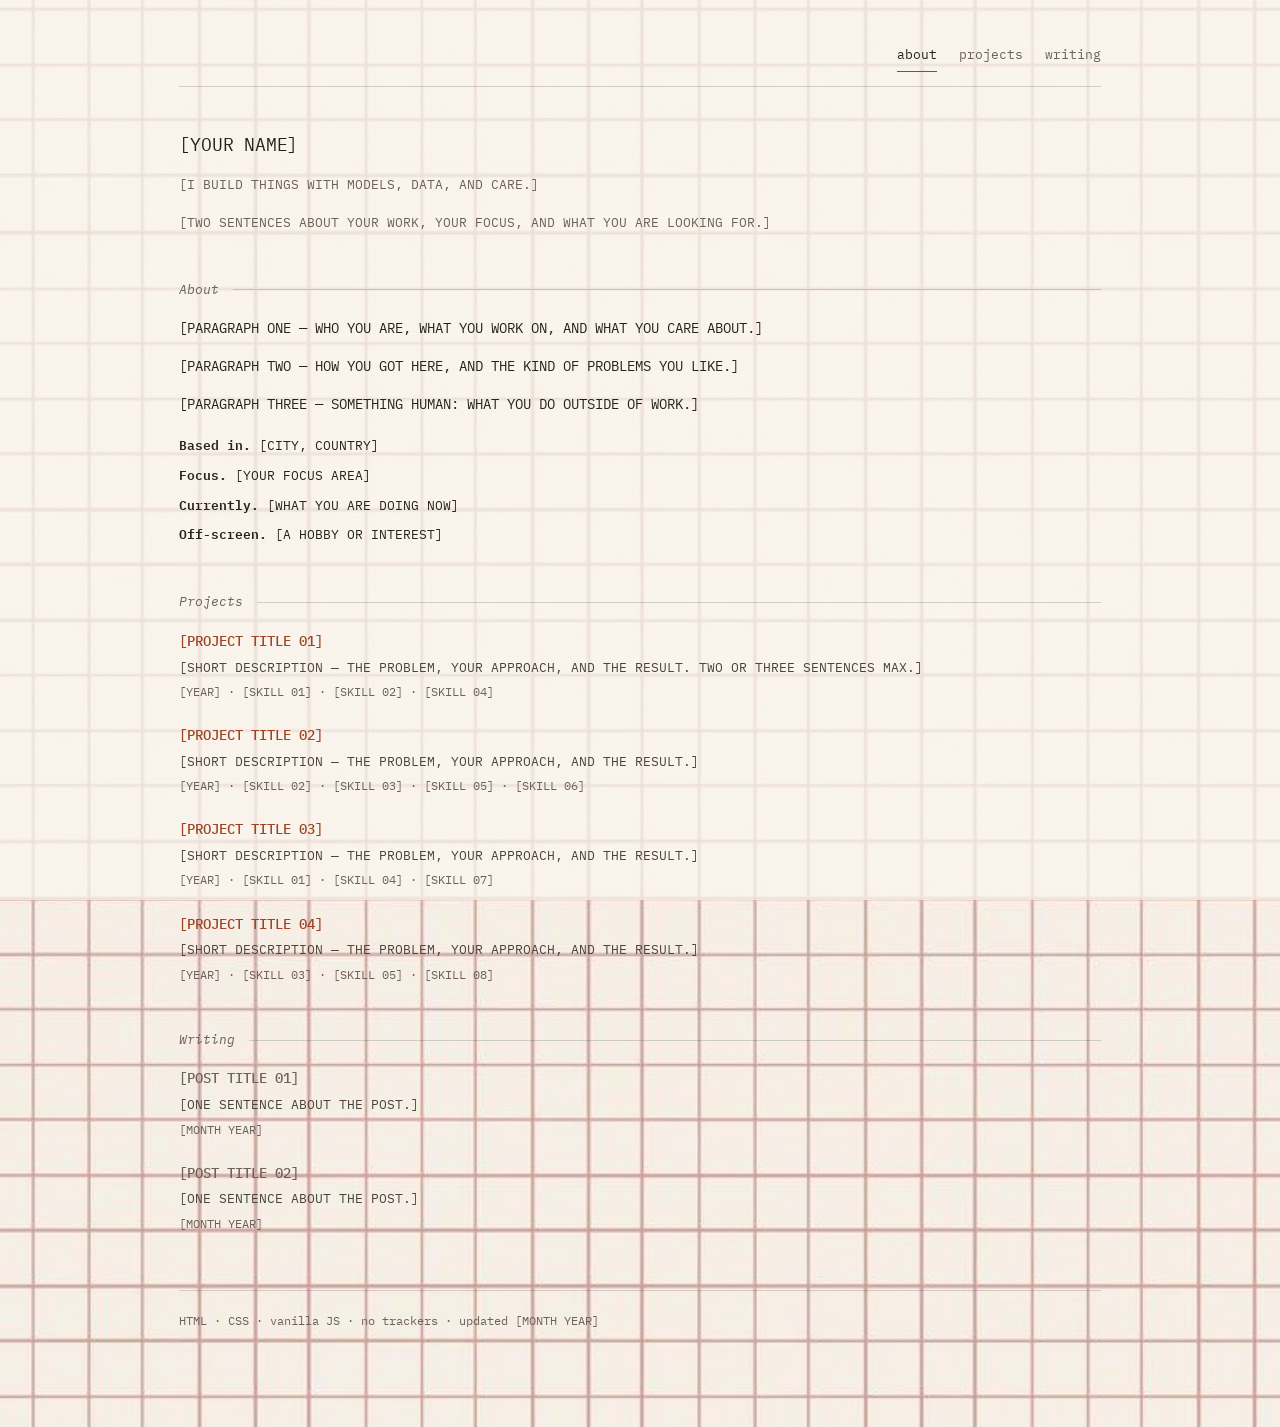
==== docs/index.html @ a85a50a3 "Right-align nav and switch sections to horizontal single-column flow" ====
<!doctype html>
<html lang="en">
<head>
  <meta charset="utf-8">
  <meta name="viewport" content="width=device-width, initial-scale=1">
  <title>Portfolio</title>
  <meta name="description" content="">
  <meta name="theme-color" content="#222723">
  <link rel="preconnect" href="https://fonts.googleapis.com">
  <link rel="preconnect" href="https://fonts.gstatic.com" crossorigin>
  <link href="https://fonts.googleapis.com/css2?family=IBM+Plex+Mono:ital,wght@0,400;0,500;0,600;1,400&display=swap" rel="stylesheet">
  <link rel="stylesheet" href="styles.css">
  <link rel="icon" href="assets/favicon.svg" type="image/svg+xml">
</head>
<body>
  <a class="skip" href="#main">Skip to content</a>

  <div class="page">
    <header class="topbar">
      <nav id="nav" aria-label="Sections"></nav>
    </header>

    <main id="main">
      <section class="row hero" id="top">
        <img id="hero-avatar" class="portrait" alt="" hidden>
        <div class="col-right">
          <h1 class="hero-lead" id="hero-title"></h1>
          <p class="hero-sub" id="hero-lede"></p>
          <p class="hero-sub" id="hero-summary"></p>
        </div>
      </section>

      <div id="sections"></div>
    </main>

    <footer class="row foot" id="footer-row" hidden>
      <div class="col-left"></div>
      <div class="col-right" id="footer"></div>
    </footer>
  </div>

  <!-- Project Side Drawer -->
  <div id="drawer-backdrop" class="drawer-backdrop" hidden></div>
  <aside id="project-drawer" class="drawer" aria-hidden="true" aria-labelledby="drawer-title" inert>
    <div class="drawer-head">
      <span class="drawer-year" id="drawer-year"></span>
      <button type="button" id="drawer-close" class="drawer-close" aria-label="Close project details">close ×</button>
    </div>
    <div class="drawer-body">
      <h2 id="drawer-title" class="drawer-title"></h2>
      <div id="drawer-media" class="drawer-media" hidden></div>
      <p id="drawer-desc" class="drawer-desc"></p>
      <p id="drawer-tags" class="drawer-tags"></p>
      <div id="drawer-links" class="drawer-links"></div>
    </div>
  </aside>

  <noscript><p class="page">This site needs JavaScript to show its content.</p></noscript>
  <script src="content.js"></script>
  <script src="main.js"></script>
</body>
</html>
---- docs/styles.css ----
:root {
  --bg: #f6f0e6;
  --drawer-bg: #f8f2e9;
  --ink: #26231f;
  --soft: #4a443d;
  --muted: #6b6258;
  --rule: rgba(38, 35, 31, 0.18);
  --accent: #9c4423;
  --veil: rgba(250, 246, 238, 0.74);
  --mono: "IBM Plex Mono", ui-monospace, SFMono-Regular, Menlo, Monaco, Consolas, monospace;
  color-scheme: light;
}

* { box-sizing: border-box; margin: 0; padding: 0; }

html {
  scroll-behavior: smooth;
  scroll-padding-top: 36px;
  background-color: var(--bg);
  color: var(--ink);
}

body {
  font: 400 13.5px/1.75 var(--mono);
  background-color: var(--bg);
  background-image:
    linear-gradient(var(--veil), var(--veil)),
    url("assets/grid-bg.jpg");
  background-size: cover, cover;
  background-position: center, center;
  background-repeat: no-repeat, no-repeat;
  background-attachment: fixed, fixed;
  -webkit-font-smoothing: antialiased;
  padding: 44px 24px 96px;
}

body.drawer-open {
  overflow: hidden;
}

.page {
  width: 100%;
  max-width: 1180px;
  margin: 0 auto;
}

@media (min-width: 900px) {
  .page {
    width: 72vw;
  }
}

a {
  color: var(--accent);
  text-decoration: none;
}

a:hover {
  text-decoration: underline;
  text-underline-offset: 4px;
}

button {
  font: inherit;
  color: inherit;
  background: none;
  border: none;
  cursor: pointer;
}

ul { list-style: none; }

.skip {
  position: fixed;
  left: 12px;
  top: -50px;
  background: var(--ink);
  color: var(--bg);
  padding: 6px 12px;
  font-size: 12px;
  z-index: 50;
}
.skip:focus { top: 12px; }

/* Top Navigation */
.topbar {
  padding-bottom: 14px;
  border-bottom: 1px solid var(--rule);
  margin-bottom: 42px;
}

#nav {
  display: flex;
  flex-wrap: wrap;
  justify-content: flex-end;
  gap: 8px 22px;
}

#nav a {
  font-size: 13px;
  color: var(--muted);
  text-transform: lowercase;
  padding-bottom: 4px;
  transition: color 0.15s;
}

#nav a:first-child {
  color: var(--ink);
  border-bottom: 1.5px solid var(--accent);
}

#nav a:hover {
  color: var(--ink);
  text-decoration: none;
}

/* Single-column editorial flow */
.row {
  display: block;
}

.row + .row,
section.row {
  margin-top: 44px;
}

.section-label {
  display: flex;
  align-items: center;
  gap: 14px;
  margin-bottom: 16px;
  font-size: 13px;
  font-style: italic;
  font-weight: 400;
  color: var(--muted);
}

.section-label::after {
  content: "";
  flex: 1;
  height: 1px;
  background: var(--rule);
}

.col-left {
  font-style: italic;
  font-size: 13px;
  color: var(--muted);
  padding-top: 2px;
}

/* Hero */
.hero {
  margin-top: 0;
}

.portrait {
  width: 145px;
  height: 185px;
  object-fit: cover;
  display: block;
  border: 1px solid var(--rule);
}

.portrait[hidden] {
  display: none;
}

.hero-lead {
  font-size: 17.5px;
  font-weight: 400;
  line-height: 1.58;
  color: var(--ink);
  letter-spacing: -0.01em;
}

.hero-sub {
  margin-top: 16px;
  font-size: 13px;
  line-height: 1.7;
  color: var(--muted);
}

.hero-sub:empty {
  display: none;
}

/* Prose & Facts */
.prose p {
  color: var(--ink);
}

.prose p + p {
  margin-top: 14px;
}

.facts {
  margin-top: 18px;
  display: flex;
  flex-direction: column;
  gap: 6px;
  font-size: 13px;
}

.facts li strong {
  font-weight: 600;
  color: var(--ink);
}

/* Entries (Projects, Writing, Experience) */
.entry-list {
  display: flex;
  flex-direction: column;
  gap: 22px;
}

.entry-title {
  font-size: 14px;
  font-weight: 500;
  color: var(--accent);
  text-align: left;
  line-height: 1.5;
}

button.entry-title:hover,
a.entry-title:hover {
  text-decoration: underline;
  text-underline-offset: 4px;
}

.entry-desc {
  margin-top: 3px;
  font-size: 13px;
  color: var(--soft);
  line-height: 1.65;
}

.entry-meta {
  margin-top: 4px;
  font-size: 11.5px;
  color: var(--muted);
}

/* Skills */
.skill-lines {
  display: flex;
  flex-direction: column;
  gap: 12px;
  font-size: 13.5px;
  color: var(--ink);
}

.skill-lines strong {
  font-weight: 600;
}

/* Inline Links (Elsewhere / Contact) */
.inline-links {
  display: flex;
  flex-wrap: wrap;
  align-items: center;
  gap: 6px 10px;
  font-size: 13.5px;
}

.inline-links a {
  color: var(--accent);
  border-bottom: 1px solid rgba(242, 132, 92, 0.45);
  padding-bottom: 1px;
}

.inline-links a:hover {
  text-decoration: none;
  border-bottom-color: var(--accent);
}

.sep {
  color: var(--muted);
  user-select: none;
}

.pending {
  color: var(--muted);
}

/* Footer */
.foot {
  margin-top: 56px;
  padding-top: 18px;
  border-top: 1px solid var(--rule);
  font-size: 11.5px;
  color: var(--muted);
}

/* Project Side Drawer */
.drawer-backdrop {
  position: fixed;
  inset: 0;
  background: rgba(14, 17, 15, 0.65);
  backdrop-filter: blur(3px);
  z-index: 40;
  opacity: 0;
  transition: opacity 0.2s ease;
}

.drawer-backdrop.open {
  opacity: 1;
}

.drawer {
  position: fixed;
  top: 0;
  right: 0;
  bottom: 0;
  width: min(470px, 100vw);
  background: var(--drawer-bg);
  border-left: 1px solid var(--rule);
  z-index: 50;
  padding: 32px 34px;
  overflow-y: auto;
  transform: translateX(100%);
  transition: transform 0.25s cubic-bezier(0.16, 1, 0.3, 1);
  display: flex;
  flex-direction: column;
}

.drawer.open {
  transform: translateX(0);
}

.drawer-head {
  display: flex;
  justify-content: space-between;
  align-items: center;
  padding-bottom: 14px;
  border-bottom: 1px solid var(--rule);
  margin-bottom: 24px;
  font-size: 12px;
  color: var(--muted);
}

.drawer-close {
  color: var(--muted);
  transition: color 0.15s;
}

.drawer-close:hover {
  color: var(--ink);
}

.drawer-title {
  font-size: 18px;
  font-weight: 600;
  line-height: 1.4;
  color: var(--ink);
  margin-bottom: 18px;
}

.drawer-media {
  margin-bottom: 20px;
  border: 1px solid var(--rule);
  background: rgba(38, 35, 31, 0.06);
  overflow: hidden;
}

.drawer-media img,
.drawer-media video {
  display: block;
  width: 100%;
  height: auto;
  max-height: 280px;
  object-fit: cover;
}

.drawer-desc {
  font-size: 13.5px;
  line-height: 1.75;
  color: var(--ink);
}

.drawer-tags {
  margin-top: 16px;
  font-size: 12px;
  color: var(--muted);
}

.drawer-links {
  display: flex;
  flex-wrap: wrap;
  gap: 18px;
  margin-top: 26px;
  padding-top: 16px;
  border-top: 1px solid var(--rule);
  font-size: 13px;
}

@media (max-width: 680px) {
  body { padding: 28px 18px 64px; }
  .row {
    gap: 10px;
  }
  .row + .row,
  section.row {
    margin-top: 34px;
  }
  .portrait {
    width: 120px;
    height: 150px;
    margin-bottom: 10px;
  }
  .drawer { padding: 24px 20px; }
}
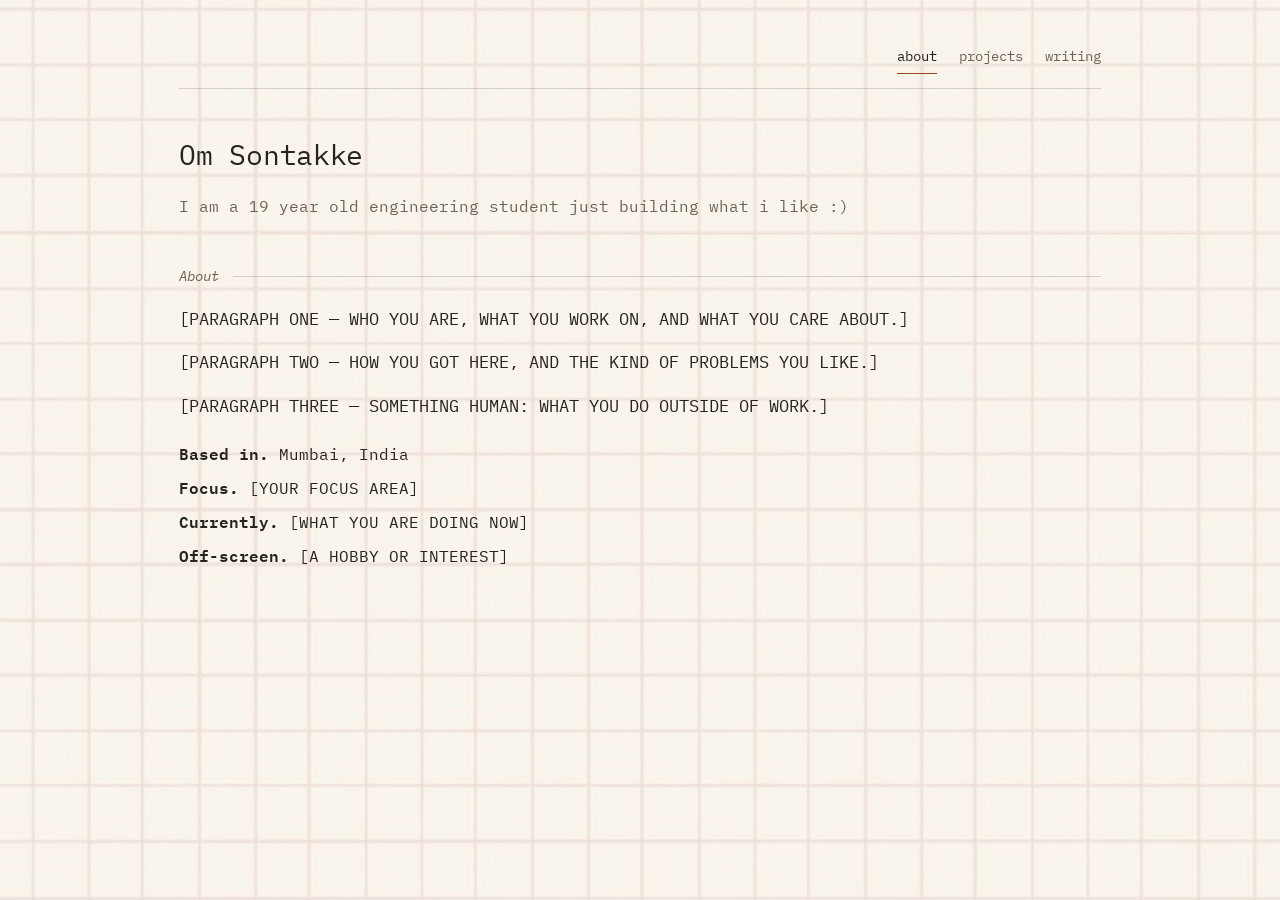
==== commit 0b9be1f4: "Split projects and writing into pages with right-side media" ====
--- a/docs/index.html
+++ b/docs/index.html
@@ -3,16 +3,16 @@
 <head>
   <meta charset="utf-8">
   <meta name="viewport" content="width=device-width, initial-scale=1">
-  <title>Portfolio</title>
+  <title>Om Sontakke — SY Extc</title>
   <meta name="description" content="">
-  <meta name="theme-color" content="#222723">
+  <meta name="theme-color" content="#f6f0e6">
   <link rel="preconnect" href="https://fonts.googleapis.com">
   <link rel="preconnect" href="https://fonts.gstatic.com" crossorigin>
   <link href="https://fonts.googleapis.com/css2?family=IBM+Plex+Mono:ital,wght@0,400;0,500;0,600;1,400&display=swap" rel="stylesheet">
   <link rel="stylesheet" href="styles.css">
   <link rel="icon" href="assets/favicon.svg" type="image/svg+xml">
 </head>
-<body>
+<body data-page="about">
   <a class="skip" href="#main">Skip to content</a>
 
   <div class="page">
@@ -30,33 +30,19 @@
         </div>
       </section>
 
-      <div id="sections"></div>
+      <section class="row" id="about">
+        <h2 class="section-label">About</h2>
+        <div class="col-right">
+          <div class="prose" id="about-body"></div>
+          <ul class="facts" id="about-facts"></ul>
+          <div id="about-photo"></div>
+        </div>
+      </section>
     </main>
-
-    <footer class="row foot" id="footer-row" hidden>
-      <div class="col-left"></div>
-      <div class="col-right" id="footer"></div>
-    </footer>
   </div>
-
-  <!-- Project Side Drawer -->
-  <div id="drawer-backdrop" class="drawer-backdrop" hidden></div>
-  <aside id="project-drawer" class="drawer" aria-hidden="true" aria-labelledby="drawer-title" inert>
-    <div class="drawer-head">
-      <span class="drawer-year" id="drawer-year"></span>
-      <button type="button" id="drawer-close" class="drawer-close" aria-label="Close project details">close ×</button>
-    </div>
-    <div class="drawer-body">
-      <h2 id="drawer-title" class="drawer-title"></h2>
-      <div id="drawer-media" class="drawer-media" hidden></div>
-      <p id="drawer-desc" class="drawer-desc"></p>
-      <p id="drawer-tags" class="drawer-tags"></p>
-      <div id="drawer-links" class="drawer-links"></div>
-    </div>
-  </aside>
 
   <noscript><p class="page">This site needs JavaScript to show its content.</p></noscript>
   <script src="content.js"></script>
   <script src="main.js"></script>
 </body>
-</html>+</html>
--- a/docs/styles.css
+++ b/docs/styles.css
@@ -1,6 +1,5 @@
 :root {
   --bg: #f6f0e6;
-  --drawer-bg: #f8f2e9;
   --ink: #26231f;
   --soft: #4a443d;
   --muted: #6b6258;
@@ -22,6 +21,7 @@
 
 body {
   font: 400 13.5px/1.75 var(--mono);
+  min-height: 100vh;
   background-color: var(--bg);
   background-image:
     linear-gradient(var(--veil), var(--veil)),
@@ -34,10 +34,6 @@
   padding: 44px 24px 96px;
 }
 
-body.drawer-open {
-  overflow: hidden;
-}
-
 .page {
   width: 100%;
   max-width: 1180px;
@@ -104,7 +100,7 @@
   transition: color 0.15s;
 }
 
-#nav a:first-child {
+#nav a.active {
   color: var(--ink);
   border-bottom: 1.5px solid var(--accent);
 }
@@ -207,6 +203,27 @@
   color: var(--ink);
 }
 
+/* Optional portrait under the About text */
+.about-photo {
+  margin-top: 28px;
+}
+
+.about-photo img {
+  display: block;
+  width: 100%;
+  max-width: 340px;
+  height: auto;
+  border: 1px solid var(--rule);
+}
+
+.about-photo figcaption {
+  max-width: 340px;
+  margin-top: 8px;
+  font-size: 11.5px;
+  font-style: italic;
+  color: var(--muted);
+}
+
 /* Entries (Projects, Writing, Experience) */
 .entry-list {
   display: flex;
@@ -283,115 +300,175 @@
   color: var(--muted);
 }
 
-/* Footer */
-.foot {
-  margin-top: 56px;
-  padding-top: 18px;
+/* About page typography */
+body[data-page="about"] {
+  font-size: 15px;
+}
+
+body[data-page="about"] #nav a {
+  font-size: 14px;
+}
+
+body[data-page="about"] .hero-lead {
+  font-size: clamp(24px, 2.2vw, 32px);
+}
+
+body[data-page="about"] .hero-sub {
+  font-size: 16px;
+}
+
+body[data-page="about"] .section-label {
+  font-size: 14px;
+}
+
+body[data-page="about"] .prose p {
+  font-size: 16.5px;
+  line-height: 1.8;
+}
+
+body[data-page="about"] .facts {
+  font-size: 15.5px;
+}
+
+/* Inner page headings */
+.page-head {
+  margin-bottom: 38px;
+}
+
+.page-kicker {
+  margin-bottom: 8px;
+  font-size: 13px;
+  font-style: italic;
+  color: var(--muted);
+}
+
+.page-head h1 {
+  font-size: clamp(28px, 4vw, 44px);
+  font-weight: 500;
+  line-height: 1.1;
+  letter-spacing: -0.02em;
+}
+
+.empty {
+  color: var(--muted);
+  font-style: italic;
+}
+
+/* Projects page */
+.project-list {
+  display: flex;
+  flex-direction: column;
+  gap: 52px;
+}
+
+.project {
+  padding-top: 24px;
   border-top: 1px solid var(--rule);
+}
+
+.project:first-child {
+  padding-top: 0;
+  border-top: 0;
+}
+
+.project-top {
+  display: flex;
+  justify-content: space-between;
+  gap: 20px;
+  margin-bottom: 8px;
   font-size: 11.5px;
   color: var(--muted);
 }
 
-/* Project Side Drawer */
-.drawer-backdrop {
-  position: fixed;
-  inset: 0;
-  background: rgba(14, 17, 15, 0.65);
-  backdrop-filter: blur(3px);
-  z-index: 40;
-  opacity: 0;
-  transition: opacity 0.2s ease;
-}
-
-.drawer-backdrop.open {
-  opacity: 1;
-}
-
-.drawer {
-  position: fixed;
-  top: 0;
-  right: 0;
-  bottom: 0;
-  width: min(470px, 100vw);
-  background: var(--drawer-bg);
-  border-left: 1px solid var(--rule);
-  z-index: 50;
-  padding: 32px 34px;
-  overflow-y: auto;
-  transform: translateX(100%);
-  transition: transform 0.25s cubic-bezier(0.16, 1, 0.3, 1);
-  display: flex;
-  flex-direction: column;
-}
-
-.drawer.open {
-  transform: translateX(0);
-}
-
-.drawer-head {
-  display: flex;
-  justify-content: space-between;
-  align-items: center;
-  padding-bottom: 14px;
-  border-bottom: 1px solid var(--rule);
-  margin-bottom: 24px;
-  font-size: 12px;
-  color: var(--muted);
-}
-
-.drawer-close {
-  color: var(--muted);
-  transition: color 0.15s;
-}
-
-.drawer-close:hover {
-  color: var(--ink);
-}
-
-.drawer-title {
-  font-size: 18px;
-  font-weight: 600;
-  line-height: 1.4;
-  color: var(--ink);
+.project-index {
+  color: var(--accent);
+}
+
+.project-title {
   margin-bottom: 18px;
-}
-
-.drawer-media {
-  margin-bottom: 20px;
-  border: 1px solid var(--rule);
-  background: rgba(38, 35, 31, 0.06);
-  overflow: hidden;
-}
-
-.drawer-media img,
-.drawer-media video {
+  font-size: clamp(20px, 2.6vw, 28px);
+  font-weight: 500;
+  line-height: 1.25;
+}
+
+.project-media {
+  display: grid;
+  grid-template-columns: 1fr;
+  gap: 10px;
+  margin-bottom: 0;
+}
+
+.project.has-media .project-body {
+  display: grid;
+  grid-template-columns: minmax(0, 1fr) minmax(280px, 0.82fr);
+  gap: clamp(24px, 3vw, 40px);
+  align-items: start;
+}
+
+.project-body {
+  display: block;
+}
+
+.project-copy {
+  min-width: 0;
+}
+
+.project-media-wrap {
+  min-width: 0;
+}
+
+.project-media img,
+.project-media video {
   display: block;
   width: 100%;
   height: auto;
-  max-height: 280px;
-  object-fit: cover;
-}
-
-.drawer-desc {
-  font-size: 13.5px;
-  line-height: 1.75;
-  color: var(--ink);
-}
-
-.drawer-tags {
-  margin-top: 16px;
+  max-height: 520px;
+  object-fit: contain;
+  background: rgba(38, 35, 31, 0.05);
+  border: 1px solid var(--rule);
+}
+
+.project-caption {
+  margin-top: 8px;
+  margin-bottom: 0;
+  font-size: 11.5px;
+  font-style: italic;
+  color: var(--muted);
+}
+
+.project-desc {
+  max-width: 82ch;
+  margin-bottom: 12px;
+  color: var(--soft);
+}
+
+.project-tags {
+  margin-bottom: 16px;
   font-size: 12px;
   color: var(--muted);
 }
 
-.drawer-links {
+.project-links {
   display: flex;
   flex-wrap: wrap;
-  gap: 18px;
-  margin-top: 26px;
-  padding-top: 16px;
+  gap: 20px;
+  font-size: 13px;
+}
+
+/* Writing page */
+#writing-list .entry + .entry {
+  padding-top: 18px;
   border-top: 1px solid var(--rule);
-  font-size: 13px;
+}
+
+#writing-list .entry-title {
+  font-size: 17px;
+}
+
+@media (max-width: 900px) {
+  .project.has-media .project-body {
+    grid-template-columns: 1fr;
+  }
 }
 
 @media (max-width: 680px) {
@@ -408,5 +485,10 @@
     height: 150px;
     margin-bottom: 10px;
   }
-  .drawer { padding: 24px 20px; }
+  .project-list {
+    gap: 40px;
+  }
+  .project-media {
+    grid-template-columns: 1fr;
+  }
 }
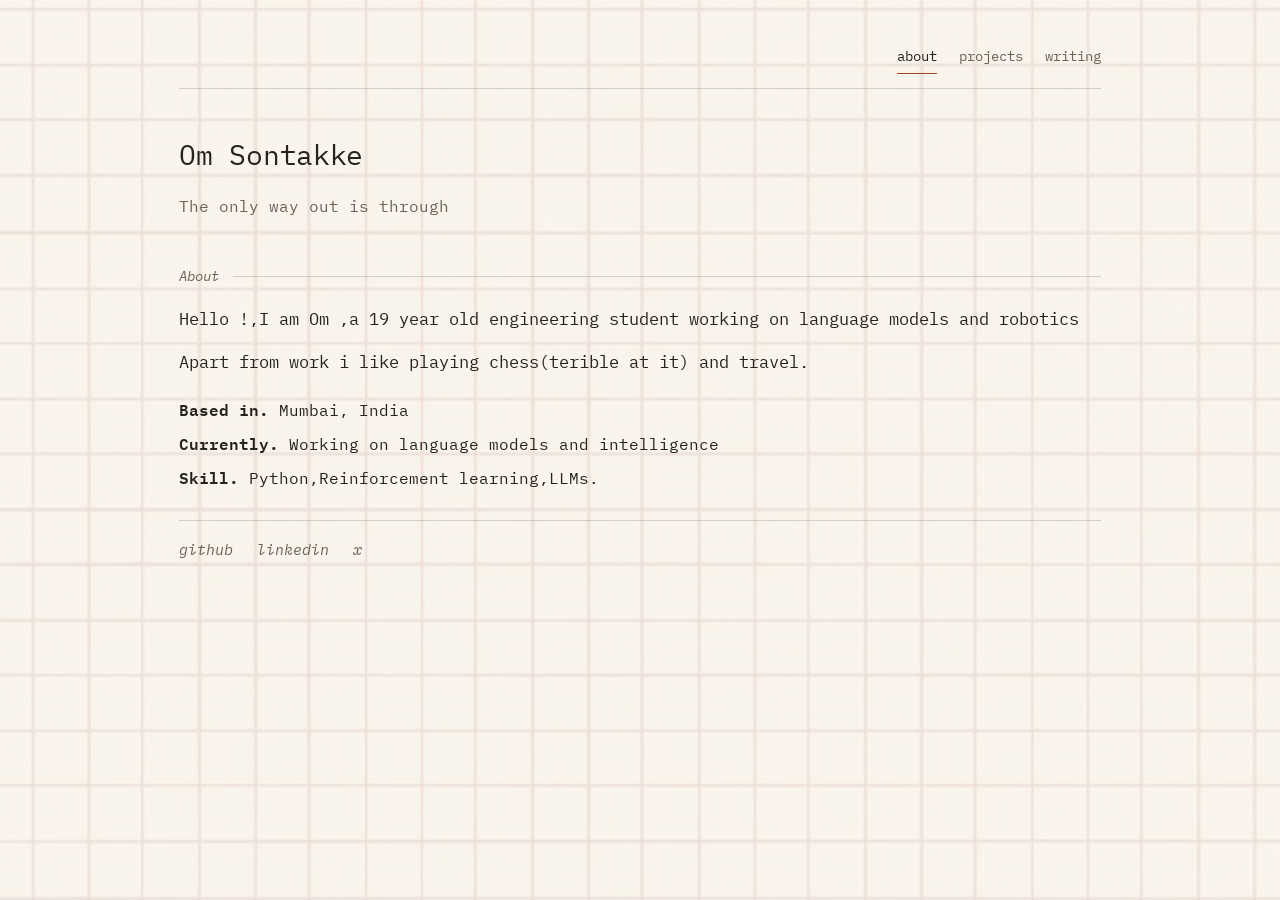
==== commit 72fa987d: "Add connect line to About and update personal content" ====
--- a/docs/index.html
+++ b/docs/index.html
@@ -35,6 +35,7 @@
         <div class="col-right">
           <div class="prose" id="about-body"></div>
           <ul class="facts" id="about-facts"></ul>
+          <nav class="about-connect" id="about-connect" aria-label="Connect"></nav>
           <div id="about-photo"></div>
         </div>
       </section>
--- a/docs/styles.css
+++ b/docs/styles.css
@@ -203,6 +203,38 @@
   color: var(--ink);
 }
 
+/* Connect links at the end of About */
+.about-connect {
+  display: flex;
+  flex-wrap: wrap;
+  gap: 8px 24px;
+  margin-top: 28px;
+  padding-top: 16px;
+  border-top: 1px solid var(--rule);
+  font-size: 13px;
+}
+
+.about-connect[hidden] {
+  display: none;
+}
+
+.about-connect .connect-link {
+  color: var(--soft);
+  text-decoration: none;
+  border-bottom: 1px solid transparent;
+  transition: color 0.15s, border-color 0.15s;
+}
+
+.about-connect a.connect-link:hover {
+  color: var(--accent);
+  border-bottom-color: var(--accent);
+}
+
+.about-connect .connect-link.pending {
+  color: var(--muted);
+  font-style: italic;
+}
+
 /* Optional portrait under the About text */
 .about-photo {
   margin-top: 28px;
@@ -328,6 +360,10 @@
 
 body[data-page="about"] .facts {
   font-size: 15.5px;
+}
+
+body[data-page="about"] .about-connect {
+  font-size: 15px;
 }
 
 /* Inner page headings */
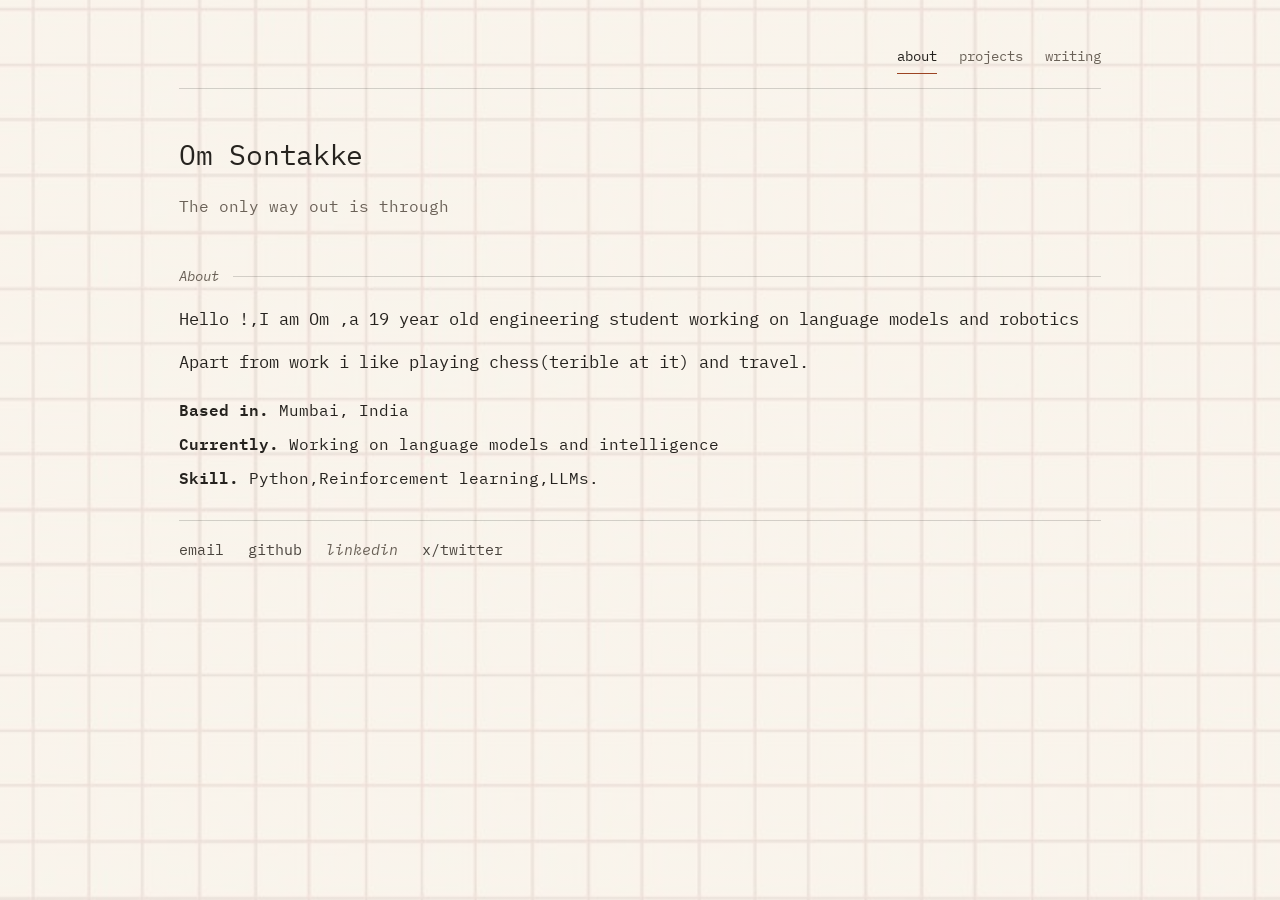
==== commit 4b57f243: "Bust script cache on page loads" ====
--- a/docs/index.html
+++ b/docs/index.html
@@ -43,7 +43,7 @@
   </div>
 
   <noscript><p class="page">This site needs JavaScript to show its content.</p></noscript>
-  <script src="content.js"></script>
-  <script src="main.js"></script>
+  <script src="content.js?v=3"></script>
+  <script src="main.js?v=3"></script>
 </body>
 </html>
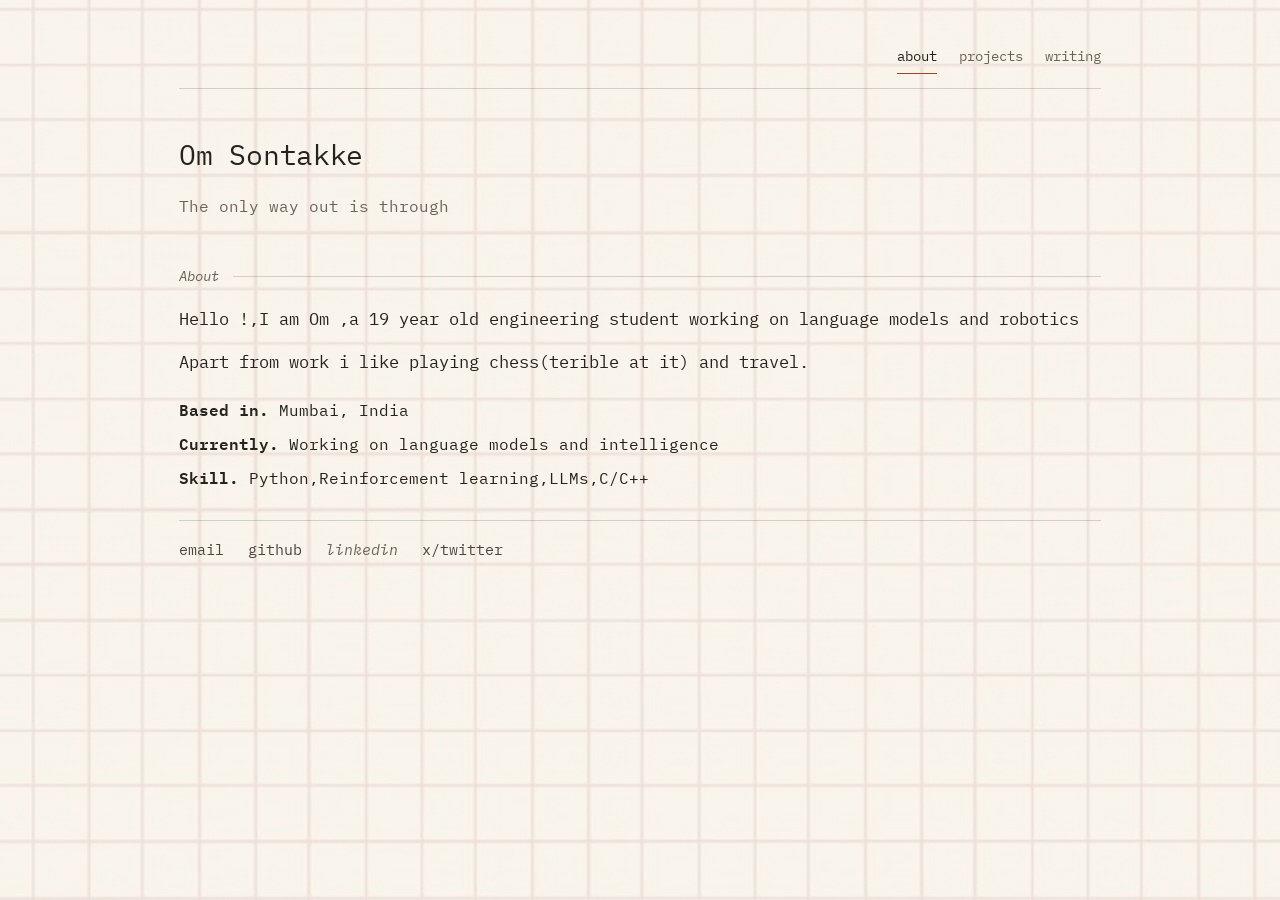
==== commit 544c65bc: "Align project media beside text across full entry" ====
--- a/docs/index.html
+++ b/docs/index.html
@@ -9,7 +9,7 @@
   <link rel="preconnect" href="https://fonts.googleapis.com">
   <link rel="preconnect" href="https://fonts.gstatic.com" crossorigin>
   <link href="https://fonts.googleapis.com/css2?family=IBM+Plex+Mono:ital,wght@0,400;0,500;0,600;1,400&display=swap" rel="stylesheet">
-  <link rel="stylesheet" href="styles.css">
+  <link rel="stylesheet" href="styles.css?v=4">
   <link rel="icon" href="assets/favicon.svg" type="image/svg+xml">
 </head>
 <body data-page="about">
@@ -43,7 +43,7 @@
   </div>
 
   <noscript><p class="page">This site needs JavaScript to show its content.</p></noscript>
-  <script src="content.js?v=3"></script>
-  <script src="main.js?v=3"></script>
+  <script src="content.js?v=4"></script>
+  <script src="main.js?v=4"></script>
 </body>
 </html>
--- a/docs/styles.css
+++ b/docs/styles.css
@@ -436,8 +436,8 @@
 
 .project.has-media .project-body {
   display: grid;
-  grid-template-columns: minmax(0, 1fr) minmax(280px, 0.82fr);
-  gap: clamp(24px, 3vw, 40px);
+  grid-template-columns: minmax(0, 1fr) minmax(300px, 0.9fr);
+  gap: clamp(24px, 3.2vw, 48px);
   align-items: start;
 }
 
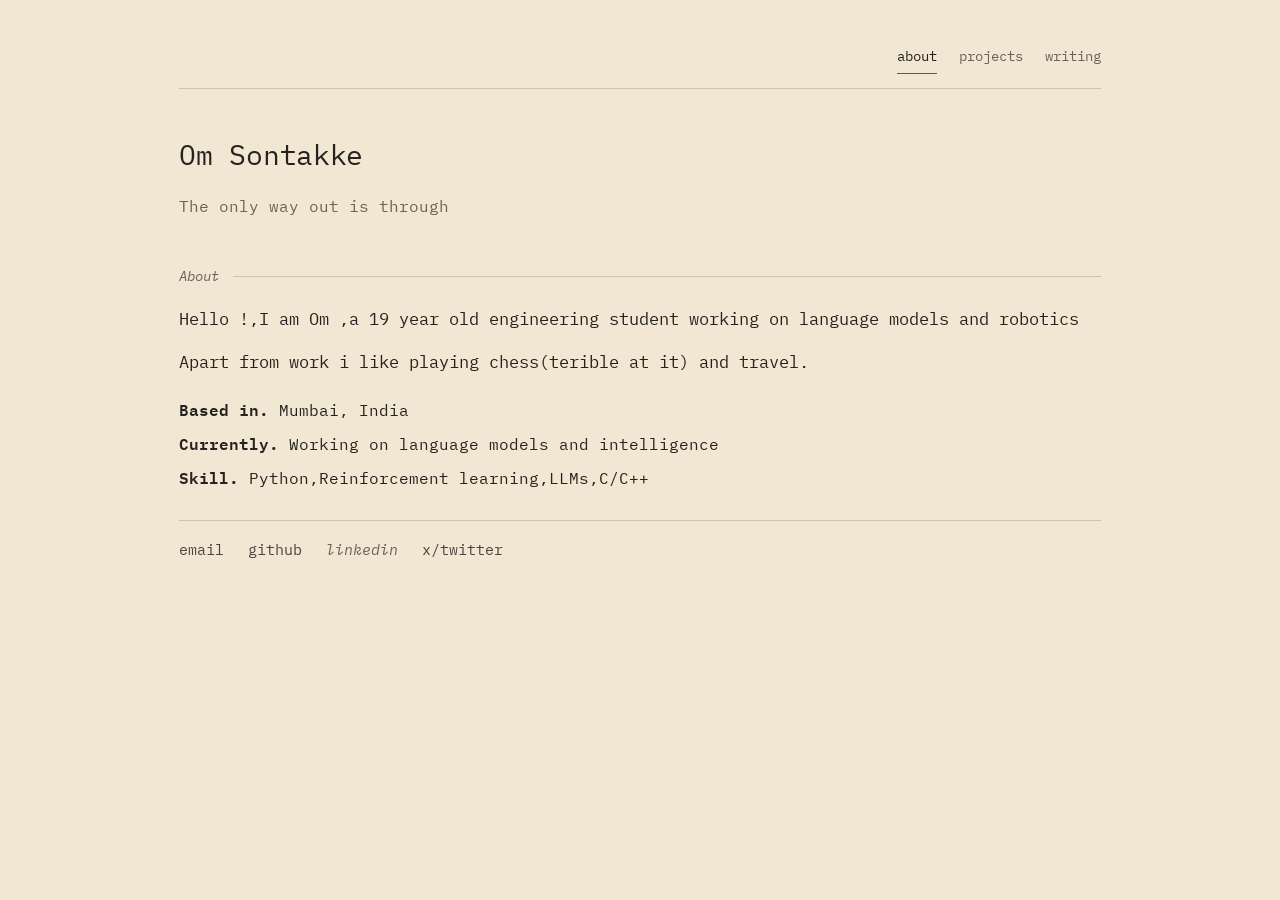
==== commit 56b25c6e: "Use solid beige background instead of grid paper" ====
--- a/docs/index.html
+++ b/docs/index.html
@@ -5,11 +5,11 @@
   <meta name="viewport" content="width=device-width, initial-scale=1">
   <title>Om Sontakke — SY Extc</title>
   <meta name="description" content="">
-  <meta name="theme-color" content="#f6f0e6">
+  <meta name="theme-color" content="#f2e7d3">
   <link rel="preconnect" href="https://fonts.googleapis.com">
   <link rel="preconnect" href="https://fonts.gstatic.com" crossorigin>
   <link href="https://fonts.googleapis.com/css2?family=IBM+Plex+Mono:ital,wght@0,400;0,500;0,600;1,400&display=swap" rel="stylesheet">
-  <link rel="stylesheet" href="styles.css?v=4">
+  <link rel="stylesheet" href="styles.css?v=5">
   <link rel="icon" href="assets/favicon.svg" type="image/svg+xml">
 </head>
 <body data-page="about">
@@ -43,7 +43,7 @@
   </div>
 
   <noscript><p class="page">This site needs JavaScript to show its content.</p></noscript>
-  <script src="content.js?v=4"></script>
-  <script src="main.js?v=4"></script>
+  <script src="content.js?v=5"></script>
+  <script src="main.js?v=5"></script>
 </body>
 </html>
--- a/docs/styles.css
+++ b/docs/styles.css
@@ -1,5 +1,5 @@
 :root {
-  --bg: #f6f0e6;
+  --bg: #f2e7d3;
   --ink: #26231f;
   --soft: #4a443d;
   --muted: #6b6258;
@@ -23,13 +23,6 @@
   font: 400 13.5px/1.75 var(--mono);
   min-height: 100vh;
   background-color: var(--bg);
-  background-image:
-    linear-gradient(var(--veil), var(--veil)),
-    url("assets/grid-bg.jpg");
-  background-size: cover, cover;
-  background-position: center, center;
-  background-repeat: no-repeat, no-repeat;
-  background-attachment: fixed, fixed;
   -webkit-font-smoothing: antialiased;
   padding: 44px 24px 96px;
 }
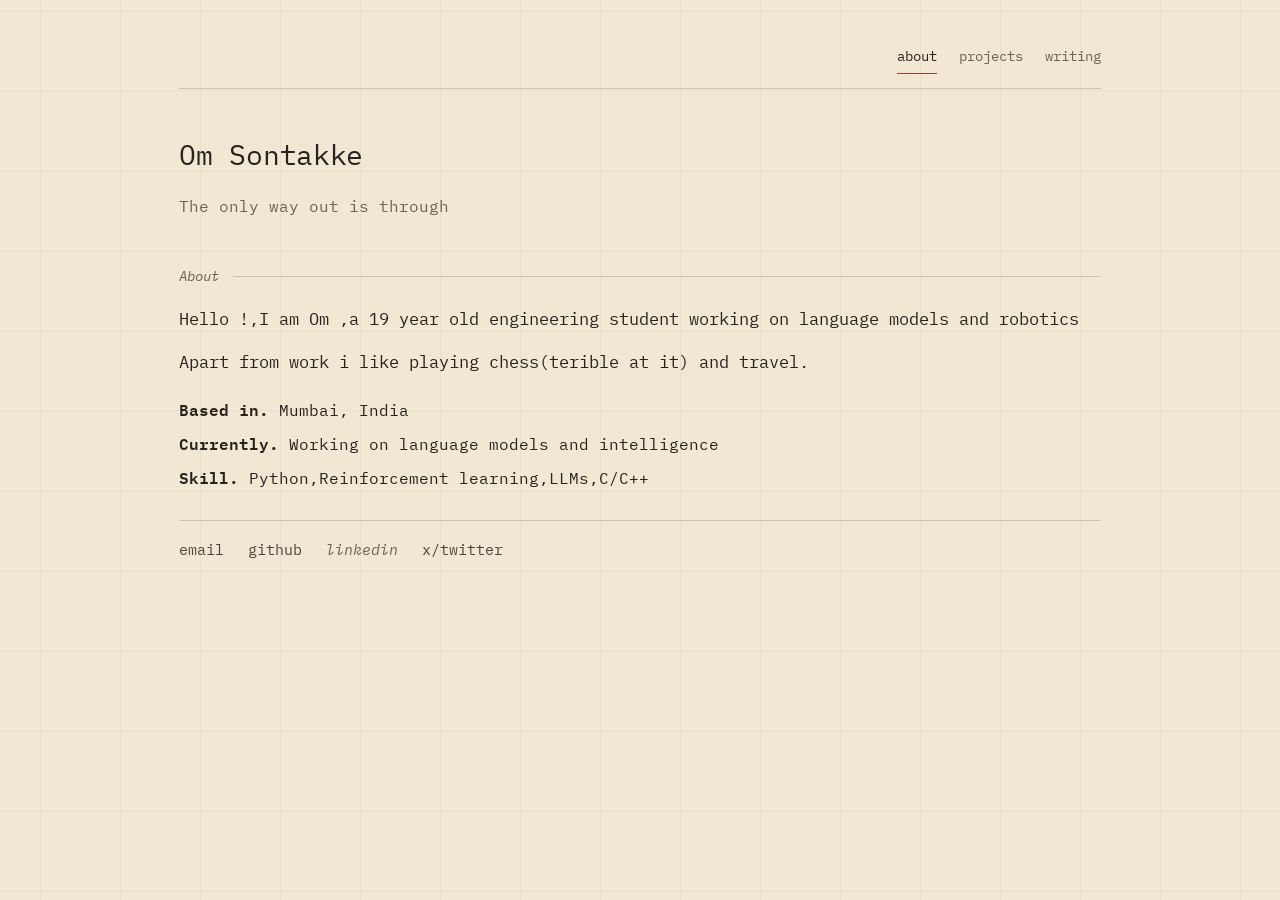
==== commit e1400e8e: "Add faint CSS grid texture over beige background" ====
--- a/docs/index.html
+++ b/docs/index.html
@@ -9,7 +9,7 @@
   <link rel="preconnect" href="https://fonts.googleapis.com">
   <link rel="preconnect" href="https://fonts.gstatic.com" crossorigin>
   <link href="https://fonts.googleapis.com/css2?family=IBM+Plex+Mono:ital,wght@0,400;0,500;0,600;1,400&display=swap" rel="stylesheet">
-  <link rel="stylesheet" href="styles.css?v=5">
+  <link rel="stylesheet" href="styles.css?v=6">
   <link rel="icon" href="assets/favicon.svg" type="image/svg+xml">
 </head>
 <body data-page="about">
@@ -43,7 +43,7 @@
   </div>
 
   <noscript><p class="page">This site needs JavaScript to show its content.</p></noscript>
-  <script src="content.js?v=5"></script>
-  <script src="main.js?v=5"></script>
+  <script src="content.js?v=6"></script>
+  <script src="main.js?v=6"></script>
 </body>
 </html>
--- a/docs/styles.css
+++ b/docs/styles.css
@@ -23,6 +23,12 @@
   font: 400 13.5px/1.75 var(--mono);
   min-height: 100vh;
   background-color: var(--bg);
+  background-image:
+    linear-gradient(rgba(38, 35, 31, 0.045) 1px, transparent 1px),
+    linear-gradient(90deg, rgba(38, 35, 31, 0.045) 1px, transparent 1px);
+  background-size: 80px 80px, 80px 80px;
+  background-position: center, center;
+  background-attachment: fixed, fixed;
   -webkit-font-smoothing: antialiased;
   padding: 44px 24px 96px;
 }
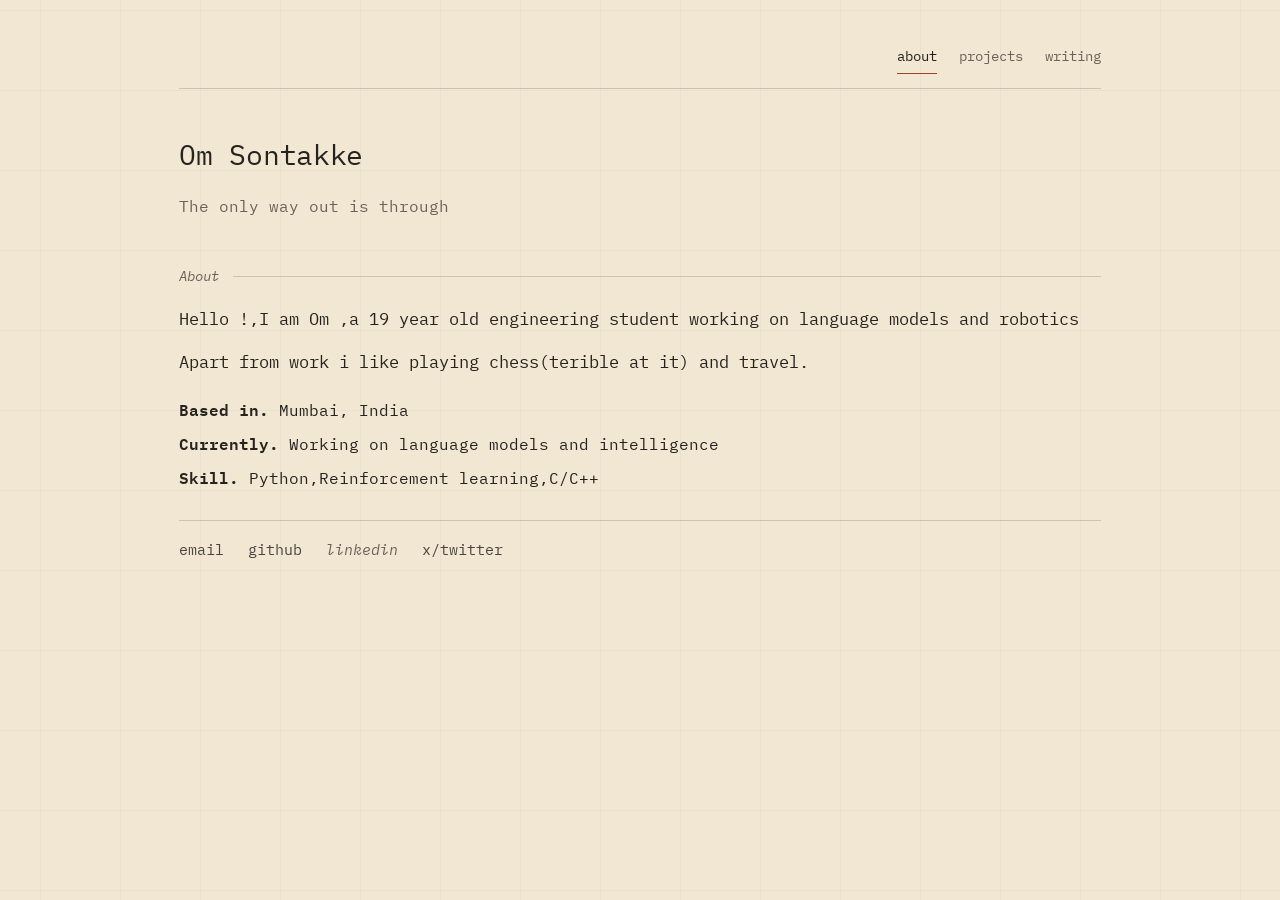
==== commit f1524a2a: "Tone down grid texture and update skills" ====
--- a/docs/index.html
+++ b/docs/index.html
@@ -9,7 +9,7 @@
   <link rel="preconnect" href="https://fonts.googleapis.com">
   <link rel="preconnect" href="https://fonts.gstatic.com" crossorigin>
   <link href="https://fonts.googleapis.com/css2?family=IBM+Plex+Mono:ital,wght@0,400;0,500;0,600;1,400&display=swap" rel="stylesheet">
-  <link rel="stylesheet" href="styles.css?v=6">
+  <link rel="stylesheet" href="styles.css?v=7">
   <link rel="icon" href="assets/favicon.svg" type="image/svg+xml">
 </head>
 <body data-page="about">
@@ -43,7 +43,7 @@
   </div>
 
   <noscript><p class="page">This site needs JavaScript to show its content.</p></noscript>
-  <script src="content.js?v=6"></script>
-  <script src="main.js?v=6"></script>
+  <script src="content.js?v=7"></script>
+  <script src="main.js?v=7"></script>
 </body>
 </html>
--- a/docs/styles.css
+++ b/docs/styles.css
@@ -24,8 +24,8 @@
   min-height: 100vh;
   background-color: var(--bg);
   background-image:
-    linear-gradient(rgba(38, 35, 31, 0.045) 1px, transparent 1px),
-    linear-gradient(90deg, rgba(38, 35, 31, 0.045) 1px, transparent 1px);
+    linear-gradient(rgba(38, 35, 31, 0.035) 1px, transparent 1px),
+    linear-gradient(90deg, rgba(38, 35, 31, 0.035) 1px, transparent 1px);
   background-size: 80px 80px, 80px 80px;
   background-position: center, center;
   background-attachment: fixed, fixed;
